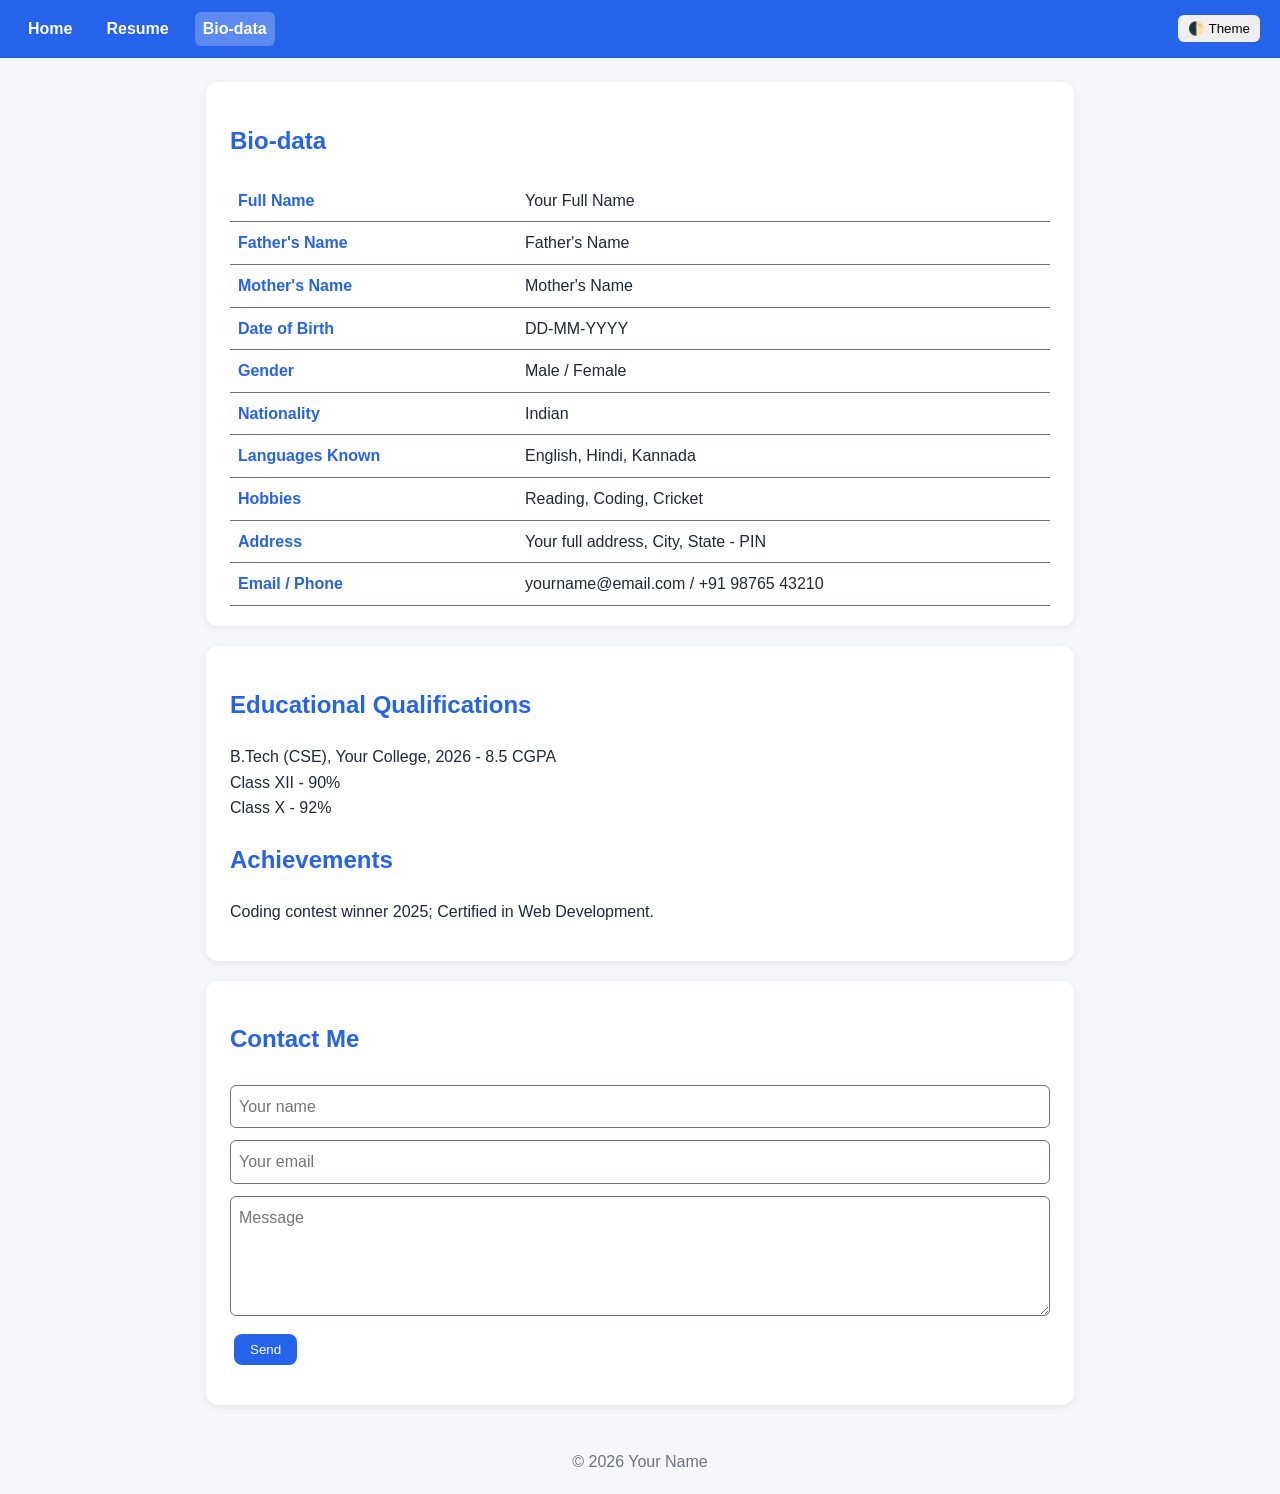
==== biodata.html @ 766362c0 "Add files via upload" ====
<!DOCTYPE html>
<html lang="en">
<head>
<meta charset="UTF-8">
<meta name="viewport" content="width=device-width, initial-scale=1">
<title>Bio-data | Your Name</title>
<link rel="stylesheet" href="style.css">
</head>
<body>
<nav>
  <a href="index.html">Home</a>
  <a href="resume.html">Resume</a>
  <a href="biodata.html">Bio-data</a>
  <button id="themeBtn">🌓 Theme</button>
</nav>
<main>
  <section>
    <h1>Bio-data</h1>
    <table>
      <tr><th>Full Name</th><td>Your Full Name</td></tr>
      <tr><th>Father's Name</th><td>Father's Name</td></tr>
      <tr><th>Mother's Name</th><td>Mother's Name</td></tr>
      <tr><th>Date of Birth</th><td>DD-MM-YYYY</td></tr>
      <tr><th>Gender</th><td>Male / Female</td></tr>
      <tr><th>Nationality</th><td>Indian</td></tr>
      <tr><th>Languages Known</th><td>English, Hindi, Kannada</td></tr>
      <tr><th>Hobbies</th><td>Reading, Coding, Cricket</td></tr>
      <tr><th>Address</th><td>Your full address, City, State - PIN</td></tr>
      <tr><th>Email / Phone</th><td>yourname@email.com / +91 98765 43210</td></tr>
    </table>
  </section>

  <section>
    <h2>Educational Qualifications</h2>
    <p>B.Tech (CSE), Your College, 2026 - 8.5 CGPA<br>Class XII - 90%<br>Class X - 92%</p>
    <h2>Achievements</h2>
    <p>Coding contest winner 2025; Certified in Web Development.</p>
  </section>

  <section>
    <h2>Contact Me</h2>
    <form id="contactForm">
      <input id="name" placeholder="Your name">
      <input id="email" placeholder="Your email">
      <textarea id="message" rows="4" placeholder="Message"></textarea>
      <button class="btn" type="submit" style="border:0;cursor:pointer">Send</button>
      <p id="msg"></p>
      <div id="output"></div>
    </form>
  </section>
</main>
<footer>&copy; 2026 Your Name</footer>
<script src="https://cdnjs.cloudflare.com/ajax/libs/jquery/3.7.1/jquery.min.js"></script>
<script src="script.js"></script>
</body>
</html>
---- style.css ----
:root{--bg:#f6f7fb;--card:#fff;--text:#1f2937;--muted:#6b7280;--accent:#2563eb}
body.dark{--bg:#111827;--card:#1f2937;--text:#f3f4f6;--muted:#9ca3af;--accent:#60a5fa}
*{box-sizing:border-box}
body{margin:0;font-family:Segoe UI,Arial,sans-serif;background:var(--bg);color:var(--text);line-height:1.6}
nav{background:var(--accent);padding:12px 20px;display:flex;gap:18px;align-items:center;flex-wrap:wrap}
nav a{color:#fff;text-decoration:none;font-weight:600;padding:4px 8px;border-radius:6px}
nav a:hover,nav a.active{background:rgba(255,255,255,.25)}
nav button{margin-left:auto;cursor:pointer;border:0;border-radius:6px;padding:6px 10px}
main{max-width:900px;margin:24px auto;padding:0 16px}
section,.hero{background:var(--card);border-radius:12px;padding:20px 24px;margin-bottom:20px;box-shadow:0 2px 8px rgba(0,0,0,.08)}
.hero{text-align:center}
.hero img{width:140px;height:140px;border-radius:50%;object-fit:cover;border:4px solid var(--accent)}
h1,h2{color:var(--accent)}
.btn{display:inline-block;background:var(--accent);color:#fff;padding:8px 16px;border-radius:8px;text-decoration:none;margin:4px}
table{width:100%;border-collapse:collapse}
th,td{text-align:left;padding:8px;border-bottom:1px solid var(--muted)}
th{width:35%;color:var(--accent)}
.bar{background:#d1d5db;border-radius:8px;height:12px;margin:4px 0 12px}
.bar span{display:block;height:100%;width:0;background:var(--accent);border-radius:8px}
input,textarea{width:100%;padding:8px;margin:6px 0;border:1px solid var(--muted);border-radius:6px;font:inherit}
#msg{font-weight:600}
footer{text-align:center;color:var(--muted);padding:20px}
@media(max-width:600px){th{width:45%}}
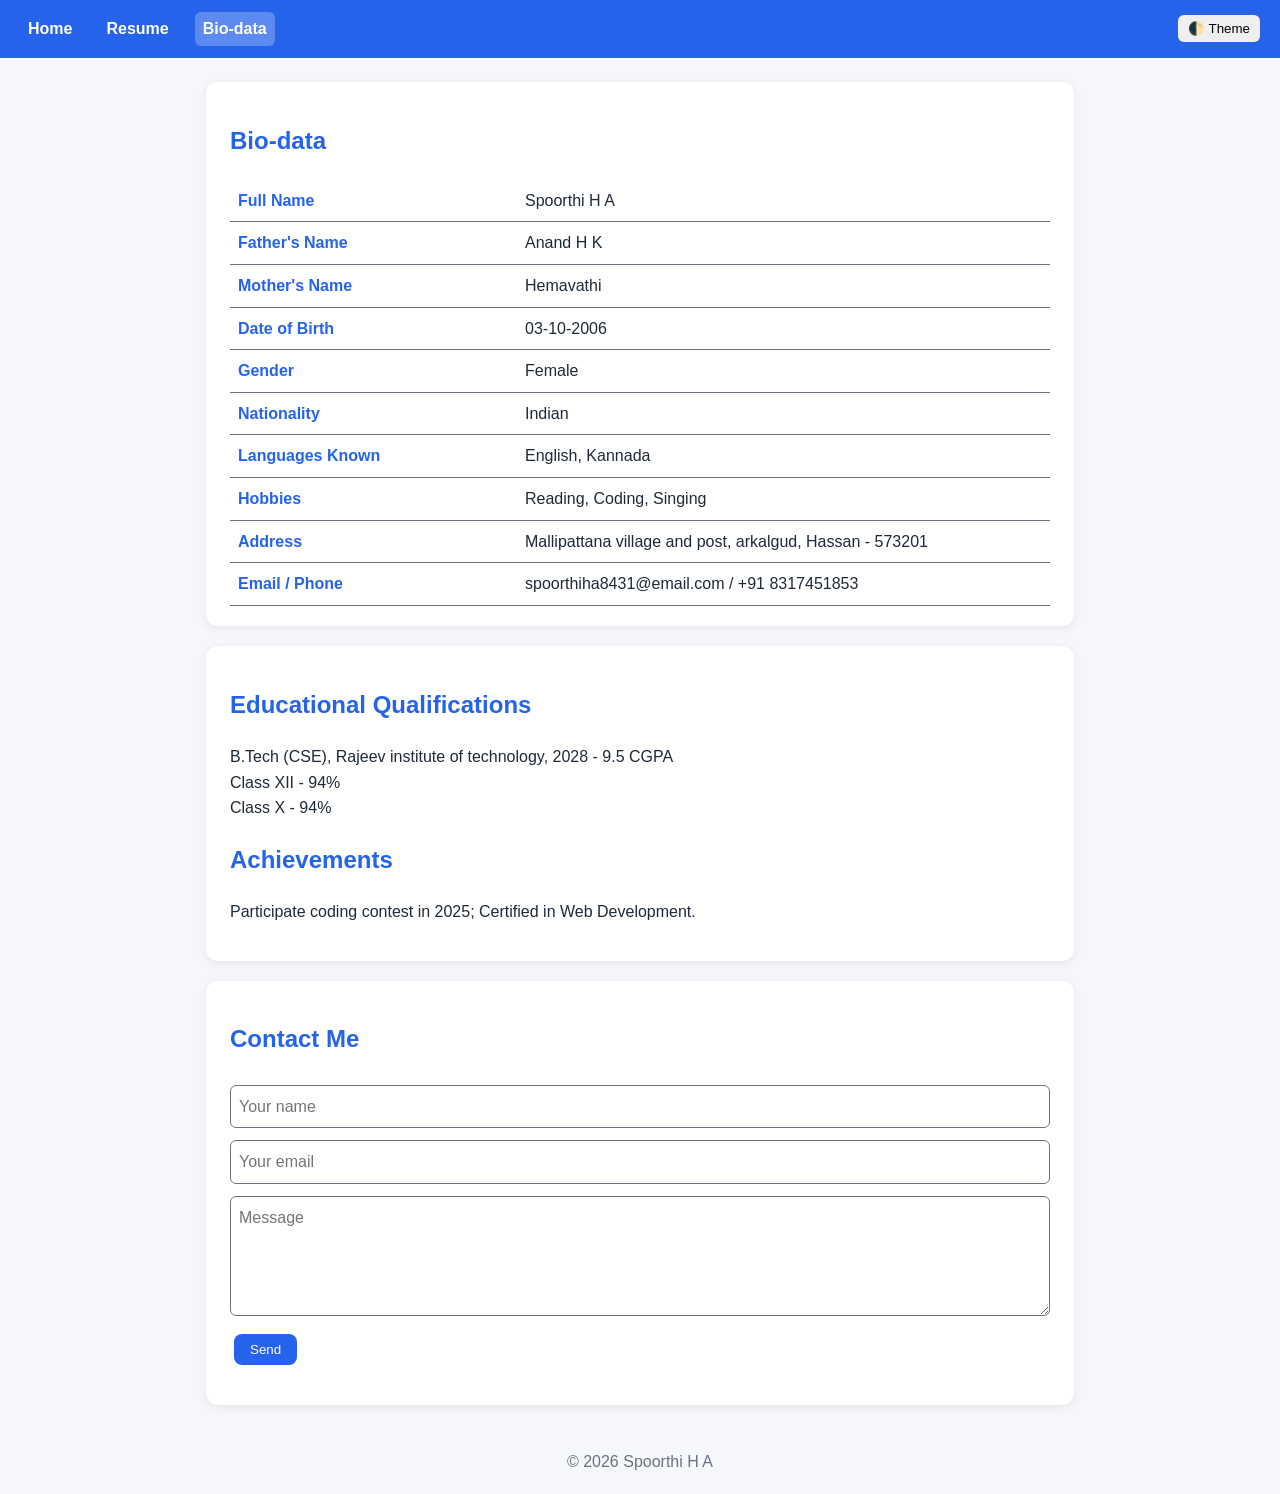
==== commit 4b36d28e: "Modify biodata with new personal details Updated personal information in biodata." ====
--- a/biodata.html
+++ b/biodata.html
@@ -17,24 +17,24 @@
   <section>
     <h1>Bio-data</h1>
     <table>
-      <tr><th>Full Name</th><td>Your Full Name</td></tr>
-      <tr><th>Father's Name</th><td>Father's Name</td></tr>
-      <tr><th>Mother's Name</th><td>Mother's Name</td></tr>
-      <tr><th>Date of Birth</th><td>DD-MM-YYYY</td></tr>
-      <tr><th>Gender</th><td>Male / Female</td></tr>
+      <tr><th>Full Name</th><td>Spoorthi H A</td></tr>
+      <tr><th>Father's Name</th><td>Anand H K</td></tr>
+      <tr><th>Mother's Name</th><td>Hemavathi</td></tr>
+      <tr><th>Date of Birth</th><td>03-10-2006</td></tr>
+      <tr><th>Gender</th><td>Female</td></tr>
       <tr><th>Nationality</th><td>Indian</td></tr>
-      <tr><th>Languages Known</th><td>English, Hindi, Kannada</td></tr>
-      <tr><th>Hobbies</th><td>Reading, Coding, Cricket</td></tr>
-      <tr><th>Address</th><td>Your full address, City, State - PIN</td></tr>
-      <tr><th>Email / Phone</th><td>yourname@email.com / +91 98765 43210</td></tr>
+      <tr><th>Languages Known</th><td>English, Kannada</td></tr>
+      <tr><th>Hobbies</th><td>Reading, Coding, Singing</td></tr>
+      <tr><th>Address</th><td>Mallipattana village and post, arkalgud, Hassan - 573201</td></tr>
+      <tr><th>Email / Phone</th><td>spoorthiha8431@email.com / +91 8317451853</td></tr>
     </table>
   </section>
 
   <section>
     <h2>Educational Qualifications</h2>
-    <p>B.Tech (CSE), Your College, 2026 - 8.5 CGPA<br>Class XII - 90%<br>Class X - 92%</p>
+    <p>B.Tech (CSE), Rajeev institute of technology, 2028 - 9.5 CGPA<br>Class XII - 94%<br>Class X - 94%</p>
     <h2>Achievements</h2>
-    <p>Coding contest winner 2025; Certified in Web Development.</p>
+    <p>Participate coding contest in 2025; Certified in Web Development.</p>
   </section>
 
   <section>
@@ -49,8 +49,8 @@
     </form>
   </section>
 </main>
-<footer>&copy; 2026 Your Name</footer>
+<footer>&copy; 2026 Spoorthi H A</footer>
 <script src="https://cdnjs.cloudflare.com/ajax/libs/jquery/3.7.1/jquery.min.js"></script>
 <script src="script.js"></script>
 </body>
-</html>+</html>
